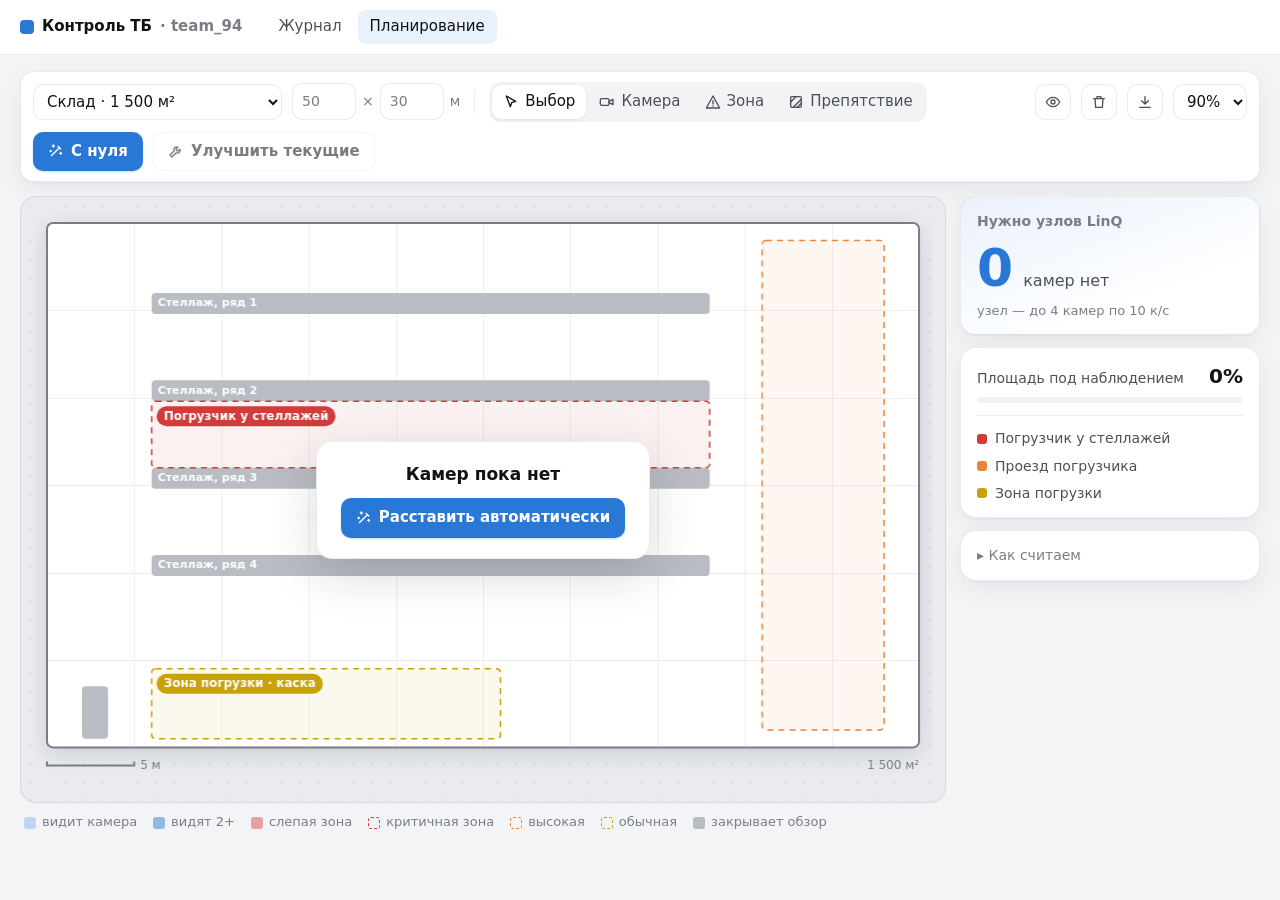
==== journal/web/planner.html @ 4c1453b2 "Планировщик камер и узлов LinQ, сценарий демо на защите - journal/web/planner.html: план объекта, ав" ====
<!doctype html>
<html lang="ru">
<head>
<meta charset="utf-8">
<meta name="viewport" content="width=device-width, initial-scale=1">
<title>Планирование камер</title>
<!--
  Планировщик размещения камер и узлов LinQ (отдельная страница в стиле журнала, без сервера и библиотек).
  План помещения в метрах → камеры с объективами → покрытие с учётом препятствий → сколько узлов LinQ нужно.

  Модель покрытия:
    • поза и поведение: человек 1,7 м должен быть не меньше posePx пикселей на входе YOLO (640 по ширине кадра);
    • СИЗ (каска, жилет): вырезка берётся из исходного кадра — рост не меньше ppePx пикселей в разрешении камеры;
    • препятствия (стеллажи, станки) закрывают обзор; клетки внутри препятствий не считаются площадью.
  Узлы: цена кадра каскада на TPU (замер 19,8 мс) и предел загрузки → сколько кадров/с держит узел;
  камеры раскладываются по узлам «первый подходящий». Нарушения не добавляют узлов: карточки читают общие модели.
-->
<style>
:root {
  color-scheme: light;
  --page: #f3f4f6; --surface: #ffffff; --surface-2: #f2f3f5; --text: #111214; --text-2: #4d5058; --muted: #7a7d85;
  --grid: #eceef1; --border: rgba(17, 18, 20, 0.08); --accent: #2a78d6; --accent-soft: #e9f1fc; --critical: #d03b3b;
  --good: #11a34a; --selected: #e9f1fc; --obstacle: #b9bcc3; --obstacle-text: #ffffff; --room: #ffffff; --stage: #e9ebef;
  --dots: rgba(17, 18, 20, 0.07); --cov1: .16; --cov2: .30; --cov0: .28; --shadow: 0 1px 2px rgba(16, 24, 40, .04), 0 8px 24px rgba(16, 24, 40, .06);
}
@media (prefers-color-scheme: dark) {
  :root:not([data-theme="light"]) {
    color-scheme: dark;
    --page: #0e0f11; --surface: #17181b; --surface-2: #1f2125; --text: #f1f2f4; --text-2: #c4c7ce; --muted: #8d919a;
    --grid: #22252a; --border: rgba(255, 255, 255, 0.08); --accent: #4b91ea; --accent-soft: #1a2638; --critical: #ef5b52;
    --good: #34c46a; --selected: #1a2638; --obstacle: #3b3e45; --obstacle-text: #c4c7ce; --room: #15171a; --stage: #0b0c0e;
    --dots: rgba(255, 255, 255, 0.05); --cov1: .30; --cov2: .52; --cov0: .42; --shadow: none;
  }
}
:root[data-theme="dark"] {
  color-scheme: dark;
  --page: #0e0f11; --surface: #17181b; --surface-2: #1f2125; --text: #f1f2f4; --text-2: #c4c7ce; --muted: #8d919a;
  --grid: #22252a; --border: rgba(255, 255, 255, 0.08); --accent: #4b91ea; --accent-soft: #1a2638; --critical: #ef5b52;
  --good: #34c46a; --selected: #1a2638; --obstacle: #3b3e45; --obstacle-text: #c4c7ce; --room: #15171a; --stage: #0b0c0e;
  --dots: rgba(255, 255, 255, 0.05); --cov1: .30; --cov2: .52; --cov0: .42; --shadow: none;
}
* { box-sizing: border-box; }
[hidden] { display: none !important; }
html, body { margin: 0; }
body { background: var(--page); color: var(--text); font: 15px/1.45 system-ui, -apple-system, "Segoe UI", Roboto, sans-serif; }
button, input, select { font: inherit; color: inherit; }
svg.i { width: 16px; height: 16px; flex: none; fill: none; stroke: currentColor; stroke-width: 2; stroke-linecap: round; stroke-linejoin: round; }
.muted { color: var(--muted); }

/* ---------- верхняя панель (как в журнале) ---------- */
.topbar { position: sticky; top: 0; z-index: 10; display: flex; align-items: center; gap: 24px; padding: 10px 20px;
  background: var(--surface); border-bottom: 1px solid var(--border); }
.brand { font-weight: 600; display: flex; align-items: center; gap: 8px; white-space: nowrap; }
.brand-mark { width: 14px; height: 14px; border-radius: 4px; background: var(--accent); }
.tabs { display: flex; gap: 4px; }
.tabs a { padding: 6px 12px; border-radius: 8px; color: var(--text-2); text-decoration: none; font-weight: 500; }
.tabs a:hover { background: var(--surface-2); }
.tabs a.on { background: var(--selected); color: var(--text); }

.btn { display: inline-flex; align-items: center; justify-content: center; gap: 7px; padding: 8px 14px; border-radius: 10px;
  border: 1px solid transparent; background: var(--accent); color: #fff; cursor: pointer; font-weight: 600; white-space: nowrap;
  box-shadow: 0 1px 2px rgba(42, 120, 214, .25); }
.btn:hover { filter: brightness(1.07); }
.btn:disabled { opacity: .55; cursor: default; }
.icon-btn { width: 36px; height: 36px; display: inline-grid; place-items: center; border-radius: 10px; border: 1px solid var(--border);
  background: var(--surface); color: var(--text-2); cursor: pointer; }
.icon-btn:hover { background: var(--surface-2); color: var(--text); }
.icon-btn.on { background: var(--selected); color: var(--accent); border-color: transparent; }
select, input[type=number], input[type=text] { background: var(--surface); border: 1px solid var(--border); border-radius: 10px; padding: 7px 9px; }
input[type=number] { width: 64px; }

main { padding: 16px 20px 40px; max-width: 1480px; margin: 0 auto; }

/* ---------- панель управления ---------- */
.toolbar { display: flex; align-items: center; gap: 10px; flex-wrap: wrap; margin-bottom: 14px; padding: 10px 12px;
  background: var(--surface); border: 1px solid var(--border); border-radius: 14px; box-shadow: var(--shadow); }
.toolbar .field { display: inline-flex; align-items: center; gap: 6px; color: var(--muted); font-size: 14px; }
.toolbar .sep { width: 1px; height: 24px; background: var(--border); margin: 0 4px; }
.toolbar .sp { flex: 1; }
.tools { display: inline-flex; padding: 3px; gap: 2px; border-radius: 12px; background: var(--surface-2); }
.tools button { display: inline-flex; align-items: center; gap: 6px; border: 0; background: transparent; padding: 6px 11px; border-radius: 9px;
  cursor: pointer; color: var(--text-2); font-weight: 500; }
.tools button:hover { color: var(--text); }
.tools button.on { background: var(--surface); color: var(--text); box-shadow: 0 1px 3px rgba(0,0,0,.08); }

/* ---------- план ---------- */
.layout { display: grid; grid-template-columns: minmax(0, 1fr) 300px; gap: 14px; align-items: start; }
.stage { position: relative; border-radius: 16px; border: 1px solid var(--border); overflow: hidden; padding: 12px;
  background-color: var(--stage); background-image: radial-gradient(var(--dots) 1px, transparent 1.2px); background-size: 18px 18px; }
canvas { display: block; width: 100%; touch-action: none; }
.progress { position: absolute; left: 0; right: 0; top: 0; height: 3px; overflow: hidden; }
.progress i { display: block; height: 100%; width: 30%; background: var(--accent); animation: slide 1.1s ease-in-out infinite; }
@keyframes slide { from { transform: translateX(-100%); } to { transform: translateX(340%); } }
.toast { position: absolute; left: 50%; top: 16px; transform: translateX(-50%); background: var(--surface); border: 1px solid var(--border);
  border-radius: 999px; padding: 6px 14px; font-size: 14px; color: var(--text-2); pointer-events: none; box-shadow: var(--shadow);
  max-width: calc(100% - 40px); white-space: nowrap; overflow: hidden; text-overflow: ellipsis; }
.empty { position: absolute; inset: 0; display: grid; place-items: center; pointer-events: none; }
.empty .box { pointer-events: auto; background: var(--surface); border: 1px solid var(--border); border-radius: 16px; padding: 20px 24px;
  text-align: center; box-shadow: 0 16px 48px rgba(16, 24, 40, .16); }
.empty h4 { margin: 0 0 12px; font-size: 17px; font-weight: 600; }
.tip { position: fixed; z-index: 30; pointer-events: none; background: var(--text); color: var(--page); font-size: 13px; padding: 7px 10px;
  border-radius: 9px; line-height: 1.35; box-shadow: 0 6px 20px rgba(0,0,0,.2); }
.tip b { display: block; }
.legend { display: flex; flex-wrap: wrap; gap: 4px 16px; padding: 10px 4px 0; font-size: 13px; color: var(--muted); }
.legend span { display: inline-flex; align-items: center; gap: 6px; }
.sw { width: 12px; height: 12px; border-radius: 3px; display: inline-block; flex: none; }

/* ---------- итоги справа ---------- */
.side { display: grid; gap: 12px; }
.card { background: var(--surface); border: 1px solid var(--border); border-radius: 16px; padding: 14px 16px; box-shadow: var(--shadow); }
.card h3 { margin: 0 0 10px; font-size: 14px; font-weight: 600; color: var(--muted); }
.hero { background: linear-gradient(160deg, var(--accent-soft), var(--surface) 70%); }
.hero .big { display: flex; align-items: baseline; gap: 10px; }
.hero .big b { font-size: 52px; line-height: 1; font-weight: 700; color: var(--accent); font-variant-numeric: tabular-nums; }
.hero .big span { font-size: 16px; color: var(--text-2); font-weight: 500; }
.hero .sub { margin-top: 8px; font-size: 13px; color: var(--muted); }
.stat { display: grid; gap: 6px; }
.stat + .stat { margin-top: 12px; }
.stat .row { display: flex; justify-content: space-between; align-items: baseline; font-size: 14px; color: var(--text-2); }
.stat .row b { font-size: 20px; color: var(--text); font-variant-numeric: tabular-nums; }
.stat .row b.ok { color: var(--good); }
.stat .row b.bad { color: var(--critical); }
.bar { height: 6px; border-radius: 999px; background: var(--surface-2); overflow: hidden; }
.bar > span { display: block; height: 100%; border-radius: 999px; background: var(--accent); transition: width .35s ease; }
.bar.ok > span { background: var(--good); }
.bar.bad > span { background: var(--critical); }
.nodes { display: grid; gap: 10px; max-height: 280px; overflow: auto; }
.node { display: grid; grid-template-columns: auto 1fr auto; align-items: center; gap: 4px 10px; font-size: 14px; cursor: pointer; border-radius: 8px; }
.node .dot { width: 10px; height: 10px; border-radius: 50%; }
.node .bar { grid-column: 2 / 4; }
.node .cnt { color: var(--muted); font-size: 13px; font-variant-numeric: tabular-nums; }
.node:hover .name { color: var(--accent); }
.props { display: grid; gap: 9px; }
.props label { display: grid; grid-template-columns: 96px 1fr; align-items: center; gap: 8px; font-size: 14px; color: var(--text-2); }
.props select, .props input { width: 100%; }
.props .row2 { display: flex; gap: 6px; }
.props .note { font-size: 13px; color: var(--muted); margin: 0; }
.props .del { justify-self: start; background: none; border: 0; color: var(--critical); cursor: pointer; padding: 0; font-size: 14px; display: inline-flex; gap: 6px; align-items: center; }
details summary { cursor: pointer; font-size: 14px; color: var(--muted); list-style: none; }
details summary::before { content: "▸ "; }
details[open] summary::before { content: "▾ "; }
details .props { margin-top: 10px; }
details .foot { font-size: 12px; color: var(--muted); margin: 10px 0 0; }

.btn.ghost { background: var(--surface); color: var(--text); border-color: var(--border); box-shadow: none; }
.btn.ghost:hover { background: var(--surface-2); filter: none; }
.reqs { display: grid; gap: 7px; margin-top: 12px; padding-top: 12px; border-top: 1px solid var(--border); }
.req { display: grid; grid-template-columns: auto 1fr auto; align-items: center; gap: 2px 8px; font-size: 14px; cursor: pointer; }
.req .lv { width: 10px; height: 10px; border-radius: 3px; }
.req .nm { overflow: hidden; text-overflow: ellipsis; white-space: nowrap; color: var(--text-2); }
.req .st { font-weight: 600; font-variant-numeric: tabular-nums; }
.req .st.ok { color: var(--good); }
.req .st.bad { color: var(--critical); }
.req .why { grid-column: 2 / 4; font-size: 12px; color: var(--critical); }
.chg-card { border-color: var(--accent); }
.chg-sum { display: flex; flex-wrap: wrap; gap: 6px; margin-bottom: 10px; }
.chg-sum span { font-size: 12px; padding: 2px 8px; border-radius: 999px; background: var(--surface-2); color: var(--text-2); }
.chgs { display: grid; gap: 6px; max-height: 220px; overflow: auto; margin-bottom: 12px; }
.chg { display: grid; grid-template-columns: 22px 1fr; gap: 8px; align-items: center; font-size: 14px; cursor: pointer; }
.chg .b { width: 22px; height: 22px; border-radius: 50%; display: grid; place-items: center; color: #fff; font-size: 12px; font-weight: 700; }
.chg small { display: block; color: var(--muted); font-size: 12px; }
.chg-res { font-size: 13px; margin-bottom: 10px; }
.chg-res.ok { color: var(--good); }
.chg-res.bad { color: var(--critical); }
.chg-btns { display: flex; gap: 8px; }
.props .check { display: flex; align-items: center; gap: 8px; font-size: 14px; color: var(--text-2); }

@media (max-width: 1000px) { .layout { grid-template-columns: 1fr; } }
@media (max-width: 640px) {
  .topbar, main { padding-left: 16px; padding-right: 16px; }
  .topbar { flex-wrap: wrap; gap: 10px; }
  .tools button span, .toolbar .sep { display: none; }
}
</style>
</head>
<body>
<svg width="0" height="0" style="position:absolute" aria-hidden="true">
  <symbol id="i-select" viewBox="0 0 24 24"><path d="M5 3l14 8-6 2-2 6z"/></symbol>
  <symbol id="i-cam" viewBox="0 0 24 24"><rect x="2" y="7" width="13" height="10" rx="2"/><path d="M15 11l6-3v8l-6-3"/></symbol>
  <symbol id="i-box" viewBox="0 0 24 24"><rect x="4" y="4" width="16" height="16" rx="2"/><path d="M4 12l8-8M8 20L20 8M14 20l6-6"/></symbol>
  <symbol id="i-warn" viewBox="0 0 24 24"><path d="M12 3l10 18H2z"/><path d="M12 10v5M12 18h.01"/></symbol>
  <symbol id="i-magic" viewBox="0 0 24 24"><path d="M5 19L17 7M15 5l4 4"/><path d="M8 3v3M6.5 4.5h3M19 14v3M17.5 15.5h3M4 11v2M3 12h2"/></symbol>
  <symbol id="i-down" viewBox="0 0 24 24"><path d="M12 4v11M7 10l5 5 5-5M4 20h16"/></symbol>
  <symbol id="i-trash" viewBox="0 0 24 24"><path d="M4 7h16M9 7V4h6v3M6 7l1 13h10l1-13"/></symbol>
  <symbol id="i-wrench" viewBox="0 0 24 24"><path d="M14.7 6.3a4 4 0 00-5.4 5.4L3 18l3 3 6.3-6.3a4 4 0 005.4-5.4l-2.6 2.6-2.4-.6-.6-2.4z"/></symbol>
  <symbol id="i-eye" viewBox="0 0 24 24"><path d="M2 12s4-7 10-7 10 7 10 7-4 7-10 7S2 12 2 12z"/><circle cx="12" cy="12" r="3"/></symbol>
</svg>

<header class="topbar">
  <div class="brand"><span class="brand-mark" aria-hidden="true"></span>Контроль ТБ <span class="muted">· team_94</span></div>
  <nav class="tabs"><a href="index.html">Журнал</a><a href="#" class="on">Планирование</a></nav>
</header>

<main>
  <div class="toolbar">
    <select id="preset" aria-label="Объект">
      <option value="workshop">Мастерская · 100 м²</option>
      <option value="warehouse" selected>Склад · 1 500 м²</option>
      <option value="plant">Цех · 10 000 м²</option>
      <option value="existing">Склад · камеры уже стоят</option>
      <option value="empty">Свой план</option>
    </select>
    <span class="field"><input type="number" id="room-w" min="4" max="400" step="0.5" aria-label="Ширина, м">×<input type="number" id="room-h" min="4" max="400" step="0.5" aria-label="Длина, м">м</span>
    <span class="sep"></span>
    <div class="tools" role="group" aria-label="Инструмент">
      <button type="button" data-mode="select" class="on" title="Выбрать, перетащить, повернуть"><svg class="i"><use href="#i-select"/></svg><span>Выбор</span></button>
      <button type="button" data-mode="camera" title="Кликните по плану, чтобы поставить камеру"><svg class="i"><use href="#i-cam"/></svg><span>Камера</span></button>
      <button type="button" data-mode="zone" title="Протяните прямоугольник опасной зоны"><svg class="i"><use href="#i-warn"/></svg><span>Зона</span></button>
      <button type="button" data-mode="obstacle" title="Протяните прямоугольник стеллажа или станка"><svg class="i"><use href="#i-box"/></svg><span>Препятствие</span></button>
    </div>
    <span class="sp"></span>
    <button class="icon-btn" id="cones" type="button" title="Показать конусы обзора всех камер" aria-pressed="false"><svg class="i"><use href="#i-eye"/></svg></button>
    <button class="icon-btn" id="clear" type="button" title="Убрать все камеры"><svg class="i"><use href="#i-trash"/></svg></button>
    <button class="icon-btn" id="export" type="button" title="Скачать план для cameras.yaml"><svg class="i"><use href="#i-down"/></svg></button>
    <select id="target" title="Какую долю площади покрыть"><option value="0.8">80%</option><option value="0.9" selected>90%</option><option value="0.95">95%</option></select>
    <button class="btn ghost" id="auto" type="button" title="Убрать текущие камеры и расставить заново"><svg class="i"><use href="#i-magic"/></svg>С нуля</button>
    <button class="btn" id="improve" type="button" title="Минимальные изменения уже стоящих камер под требования зон"><svg class="i"><use href="#i-wrench"/></svg>Улучшить текущие</button>
  </div>

  <div class="layout">
    <section>
      <div class="stage">
        <canvas id="plan" aria-label="План помещения: камеры, опасные зоны и покрытие"></canvas>
        <div class="progress" id="progress" hidden><i></i></div>
        <div class="toast" id="toast" hidden></div>
        <div class="empty" id="empty" hidden>
          <div class="box">
            <h4>Камер пока нет</h4>
            <button class="btn" id="auto2" type="button"><svg class="i"><use href="#i-magic"/></svg>Расставить автоматически</button>
          </div>
        </div>
      </div>
      <div class="legend">
        <span><i class="sw" id="lg-1"></i>видит камера</span>
        <span><i class="sw" id="lg-2"></i>видят 2+</span>
        <span><i class="sw" id="lg-blind"></i>слепая зона</span>
        <span><i class="sw" id="lg-critical"></i>критичная зона</span>
        <span><i class="sw" id="lg-high"></i>высокая</span>
        <span><i class="sw" id="lg-normal"></i>обычная</span>
        <span><i class="sw" id="lg-obst"></i>закрывает обзор</span>
      </div>
    </section>

    <aside class="side">
      <div class="card hero">
        <h3>Нужно узлов LinQ</h3>
        <div class="big"><b id="t-nodes">0</b><span id="t-cams">камер нет</span></div>
        <div class="sub" id="t-cap"></div>
      </div>

      <div class="card">
        <div class="stat">
          <div class="row">Площадь под наблюдением <b id="t-area">0%</b></div>
          <div class="bar" id="b-area"><span style="width:0"></span></div>
        </div>
        <div class="reqs" id="reqs" hidden></div>
      </div>

      <div class="card chg-card" id="chg-card" hidden>
        <h3 id="chg-title"></h3>
        <div class="chg-sum" id="chg-sum"></div>
        <div class="chgs" id="chgs"></div>
        <div class="chg-res" id="chg-res"></div>
        <div class="chg-btns">
          <button class="btn" id="chg-ok" type="button">Принять</button>
          <button class="btn ghost" id="chg-undo" type="button">Отменить</button>
        </div>
      </div>

      <div class="card" id="nodes-card" hidden>
        <h3>Камеры по узлам</h3>
        <div class="nodes" id="nodes"></div>
      </div>

      <div class="card" id="props-card" hidden>
        <h3 id="props-title"></h3>
        <div class="props" id="props"></div>
      </div>

      <div class="card">
        <details>
          <summary>Как считаем</summary>
          <div class="props">
            <label>Кадр на TPU, мс <input type="number" id="a-ms" step="0.1" min="1"></label>
            <label>Предел TPU <select id="a-util"><option value="0.7">70%</option><option value="0.8">80%</option><option value="0.9">90%</option></select></label>
            <label>Поза, px <input type="number" id="a-pose" step="2" min="16"></label>
            <label>Каска, px <input type="number" id="a-ppe" step="10" min="40"></label>
            <label>Новые камеры <span class="row2"><select id="def-lens"></select><select id="def-fps"><option value="5">5 к/с</option><option value="10" selected>10 к/с</option></select></span></label>
          </div>
          <p class="foot">19,8 мс — замер каскада на LinQ. Поза различима, если рост человека не меньше заданных пикселей на входе YOLO 640, каска — в кадре камеры. Пороги — оценка.</p>
        </details>
      </div>
    </aside>
  </div>
</main>
<div class="tip" id="tip" hidden></div>

<script>
'use strict';
const $ = (s) => document.querySelector(s);
const $$ = (s) => [...document.querySelectorAll(s)];

const PERSON_H = 1.7;      // м
const MODEL_W = 640;       // вход YOLO по ширине кадра
const LENS = { '2.8': { hfov: 100 }, '4': { hfov: 85 }, '6': { hfov: 55 }, '12': { hfov: 28 } };
const RES = { '2': { w: 1920, label: '2 Мп (1920×1080)' }, '4': { w: 2560, label: '4 Мп (2560×1440)' }, '8': { w: 3840, label: '8 Мп (3840×2160)' } };
const NODE_COLORS = ['#2a78d6', '#eb6834', '#11a34a', '#9b51e0', '#d4a106', '#e0457b', '#1aa3a3', '#8a6a4a'];
const STORE = 'linq-planner-v1';
const camName = (c) => `cam-${String(c.id).padStart(2, '0')}`;
const nodeColor = (i) => NODE_COLORS[(i || 0) % NODE_COLORS.length];

/* ---------------------------------------------------------------- уровни важности зон
   cover — какая доля зоны должна быть видна; double — какая доля видна двумя камерами (страховка от перекрытий);
   w, w2 — веса клетки зоны при подборе камер (одна камера / вторая камера). Каска (ppe) — отдельный флаг зоны. */
const LEVELS = {
  critical: { label: 'Критичная', color: '#d03b3b', cover: 1, double: 0.8, w: 10, w2: 4 },
  high: { label: 'Высокая', color: '#e8833a', cover: 1, double: 0, w: 5, w2: 0 },
  normal: { label: 'Обычная', color: '#c9a20a', cover: 0.9, double: 0, w: 2, w2: 0 },
};
const PPE_NEED = 0.9, PPE_W = 3;
const zoneColor = (z) => (LEVELS[z.level] || LEVELS.high).color;
const CHANGE = {
  new: { icon: '+', color: '#11a34a', verb: 'новая камера' },
  rotate: { icon: '↻', color: '#2a78d6', verb: 'повернуть' },
  lens: { icon: '◎', color: '#9b51e0', verb: 'заменить объектив' },
  both: { icon: '◎', color: '#9b51e0', verb: 'объектив и поворот' },
  move: { icon: '⇄', color: '#e8833a', verb: 'перевесить' },
};
const COST = { rotate: 1, lens: 1.5, both: 2, move: 3, new: 5 };    // «цена» работ: повернуть дешевле, чем повесить новую

/* ---------------------------------------------------------------- объекты из кейса */
function rect(x, y, w, h, name, level, ppe) { return { x, y, w, h, name: name || '', level: level || 'high', ppe: !!ppe }; }
function warehouseBase() {
  const obstacles = [];
  [4, 9, 14, 19].forEach((y, i) => obstacles.push(rect(6, y, 32, 1.2, `Стеллаж, ряд ${i + 1}`)));
  obstacles.push(rect(2, 26.5, 1.5, 3, 'Ворота'));
  return {
    W: 50, H: 30, obstacles,
    zones: [rect(6, 10.2, 32, 3.8, 'Погрузчик у стеллажей', 'critical'), rect(41, 1, 7, 28, 'Проезд погрузчика', 'high'),
      rect(6, 25.5, 20, 4, 'Зона погрузки', 'normal', true)],
  };
}
const cam0 = (id, x, y, yaw, lens) => ({ id, x, y, yaw, lens, res: '2', fps: 10 });
const PRESETS = {
  workshop: () => ({
    W: 12.5, H: 8,
    obstacles: [rect(1.2, 1.2, 1.6, 1, 'Станок 1'), rect(4.4, 1.2, 1.6, 1, 'Станок 2'), rect(7.6, 1.2, 1.6, 1, 'Станок 3'),
      rect(1.2, 5.6, 2, 1.2, 'Станок 4'), rect(6.4, 5.4, 2.6, 1.4, 'Пилорама')],
    zones: [rect(5.6, 4.4, 4.2, 3.2, 'Пилорама', 'critical', true)],
  }),
  warehouse: warehouseBase,
  // действующая система: места в целом удачные, но часть камер смотрит не туда или с неподходящим объективом
  existing: () => ({
    ...warehouseBase(),
    cams: [cam0(1, 49.85, 10.5, 150, '12'), cam0(2, 0.15, 25.5, 0, '4'), cam0(3, 49.85, 13.5, 180, '12'),
      cam0(4, 46.5, 29.85, 270, '12'), cam0(5, 49.85, 4.5, 180, '12'), cam0(6, 49.85, 19.5, 220, '6'),
      cam0(7, 1.5, 0.15, 90, '12')],
  }),
  plant: () => {
    const obstacles = [];
    [10, 22, 34, 46].forEach((y, r) => { for (let x = 8; x <= 74; x += 6) obstacles.push(rect(x, y, 3, 2, `Станок ${r + 1}.${(x - 8) / 6 + 1}`)); });
    for (let y = 8; y <= 57; y += 7) obstacles.push(rect(92, y, 30, 1.5, `Стеллаж ${(y - 8) / 7 + 1}`));
    return {
      W: 125, H: 80, obstacles,
      zones: [rect(8, 54, 42, 22, 'Кран-балка', 'critical', true), rect(84, 0, 5, 80, 'Проезд техники', 'high'),
        rect(92, 66, 31, 12, 'Погрузка', 'normal', true), rect(56, 58, 12, 10, 'Пресс', 'critical')],
    };
  },
  empty: () => ({ W: 30, H: 20, obstacles: [], zones: [] }),
};

/* ---------------------------------------------------------------- состояние */
const S = {
  preset: 'warehouse', W: 50, H: 30, cams: [], obstacles: [], zones: [],
  A: { ms: 19.8, util: 0.8, posePx: 48, ppePx: 160 },
  defLens: '4', defRes: '2', defFps: 10, target: 0.9, cones: false,
};
let mode = 'select', sel = null, drag = null, busy = false, nextId = 1, hover = null;
let plan = null;                          // предложенные изменения: { before: [камеры до], nodesBefore, ok }
let geomVer = 0;                          // меняется при изменении стен и препятствий — кэш покрытия камер сбрасывается
let G = null, M = null;                   // сетка и посчитанные метрики

function save() {
  const cams = S.cams.map(({ id, x, y, yaw, lens, res, fps }) => ({ id, x, y, yaw, lens, res, fps }));
  try { localStorage.setItem(STORE, JSON.stringify({ ...S, cams, nextId })); } catch { /* приватный режим */ }
}
function load() {
  try {
    const d = JSON.parse(localStorage.getItem(STORE) || 'null');
    if (d && d.W && Array.isArray(d.cams)) {
      Object.assign(S, d, { A: { ...S.A, ...d.A } });
      S.zones.forEach((z) => { if (!LEVELS[z.level]) z.level = 'high'; z.ppe = !!z.ppe; });     // сохранения до уровней
      nextId = d.nextId || S.cams.length + 1; return true;
    }
  } catch { /* нет сохранения */ }
  return false;
}
function applyPreset(name) {
  const p = PRESETS[name]();
  Object.assign(S, { preset: name, W: p.W, H: p.H, obstacles: p.obstacles, zones: p.zones, cams: (p.cams || []).map((c) => ({ ...c })) });
  nextId = S.cams.length + 1; sel = null; plan = null; geomChanged();
}

/* ---------------------------------------------------------------- геометрия и покрытие */
const clamp = (v, a, b) => Math.max(a, Math.min(b, v));
const inRect = (x, y, r) => x >= r.x && x <= r.x + r.w && y >= r.y && y <= r.y + r.h;
const wrapAng = (a) => { while (a > Math.PI) a -= 2 * Math.PI; while (a < -Math.PI) a += 2 * Math.PI; return a; };

function ranges(cam) {
  const h = LENS[cam.lens].hfov * Math.PI / 180, t = Math.tan(h / 2);
  const pose = (MODEL_W / 2) / t * PERSON_H / S.A.posePx;
  const ppe = Math.min(pose, (RES[cam.res].w / 2) / t * PERSON_H / S.A.ppePx);
  return { hfov: h, pose, ppe };
}

function geomChanged() { geomVer++; buildGrid(); }

function buildGrid() {
  const c = clamp(Math.sqrt(S.W * S.H / 16000), 0.25, 2);
  const nx = Math.ceil(S.W / c), ny = Math.ceil(S.H / c), n = nx * ny;
  const blocked = new Uint8Array(n), zone = new Int16Array(n).fill(-1);
  for (let j = 0; j < ny; j++) for (let i = 0; i < nx; i++) {
    const x = (i + 0.5) * c, y = (j + 0.5) * c, k = j * nx + i;
    if (x > S.W || y > S.H || S.obstacles.some((o) => inRect(x, y, o))) { blocked[k] = 1; continue; }
    zone[k] = S.zones.findIndex((r) => inRect(x, y, r));
  }
  G = { c, nx, ny, n, blocked, zone };
}

// отрезок пересекает прямоугольник (метод Лианга — Барски)
function segRect(x0, y0, x1, y1, r) {
  if (Math.max(x0, x1) < r.x || Math.min(x0, x1) > r.x + r.w || Math.max(y0, y1) < r.y || Math.min(y0, y1) > r.y + r.h) return false;
  const dx = x1 - x0, dy = y1 - y0;
  const p = [-dx, dx, -dy, dy], q = [x0 - r.x, r.x + r.w - x0, y0 - r.y, r.y + r.h - y0];
  let t0 = 0, t1 = 1;
  for (let k = 0; k < 4; k++) {
    if (p[k] === 0) { if (q[k] < 0) return false; continue; }
    const t = q[k] / p[k];
    if (p[k] < 0) { if (t > t1) return false; if (t > t0) t0 = t; } else { if (t < t0) return false; if (t < t1) t1 = t; }
  }
  return t0 < t1 - 1e-9;
}

function coverage(cam) {
  const key = `${geomVer}|${cam.x.toFixed(2)}|${cam.y.toFixed(2)}|${cam.yaw.toFixed(1)}|${cam.lens}|${cam.res}|${S.A.posePx}|${S.A.ppePx}`;
  if (cam._key === key && cam._cov) return cam._cov;
  const { hfov, pose: R, ppe: Rp } = ranges(cam);
  const { c, nx, ny, blocked } = G;
  const yaw = cam.yaw * Math.PI / 180;
  const obst = S.obstacles.filter((o) => !inRect(cam.x, cam.y, o));     // камера на стеллаже видит поверх него
  const pose = [], ppe = [];
  const i0 = Math.max(0, Math.floor((cam.x - R) / c)), i1 = Math.min(nx - 1, Math.floor((cam.x + R) / c));
  const j0 = Math.max(0, Math.floor((cam.y - R) / c)), j1 = Math.min(ny - 1, Math.floor((cam.y + R) / c));
  for (let j = j0; j <= j1; j++) for (let i = i0; i <= i1; i++) {
    const k = j * nx + i;
    if (blocked[k]) continue;
    const x = (i + 0.5) * c, y = (j + 0.5) * c, dx = x - cam.x, dy = y - cam.y, d2 = dx * dx + dy * dy;
    if (d2 > R * R) continue;
    if (Math.abs(wrapAng(Math.atan2(dy, dx) - yaw)) > hfov / 2) continue;
    let hidden = false;
    for (const o of obst) if (segRect(cam.x, cam.y, x, y, o)) { hidden = true; break; }
    if (hidden) continue;
    pose.push(k);
    if (d2 <= Rp * Rp) ppe.push(k);
  }
  cam._key = key;
  cam._cov = { pose: Int32Array.from(pose), ppe: Int32Array.from(ppe) };
  return cam._cov;
}

function pack(cams) {
  const cap = S.A.util * 1000 / S.A.ms;                  // кадров/с на узел
  const order = [...cams].sort((a, b) => b.fps - a.fps || a.id - b.id);
  const nodes = [];
  for (const cam of order) {
    let n = nodes.find((x) => x.load + cam.fps <= cap + 1e-9);
    if (!n) { n = { load: 0, cams: [] }; nodes.push(n); }
    n.load += cam.fps; n.cams.push(cam);
  }
  nodes.forEach((n, i) => n.cams.forEach((c) => { c.node = i; }));
  return { nodes, cap };
}

function compute() {
  const cnt = new Uint16Array(G.n), ppe = new Uint16Array(G.n);
  for (const cam of S.cams) {
    const cv = coverage(cam);
    for (const k of cv.pose) cnt[k]++;
    for (const k of cv.ppe) ppe[k]++;
  }
  let zc = 0, zSeen = 0, z2 = 0, zPpe = 0;
  for (let k = 0; k < G.n; k++) {
    if (!G.blocked[k] && G.zone[k] >= 0) { zc++; if (cnt[k]) zSeen++; if (cnt[k] > 1) z2++; if (ppe[k]) zPpe++; }
  }
  const ev = evaluate(cnt, ppe);
  M = { cnt, ppe, ev, area: ev.area, seen: ev.seen, zc, zSeen, z2, zPpe, ...pack(S.cams) };
}

// выполнены ли требования: площадь — не меньше цели, каждая зона — по своему уровню и флагу «каска»
function evaluate(cnt, pc) {
  const z = S.zones.map(() => ({ n: 0, c: 0, d: 0, p: 0 }));
  let area = 0, seen = 0;
  for (let k = 0; k < G.n; k++) {
    if (G.blocked[k]) continue;
    area++; if (cnt[k]) seen++;
    const i = G.zone[k];
    if (i >= 0) { const s = z[i]; s.n++; if (cnt[k]) s.c++; if (cnt[k] > 1) s.d++; if (pc[k]) s.p++; }
  }
  const zones = S.zones.map((zz, i) => {
    const L = LEVELS[zz.level] || LEVELS.high, s = z[i], n = Math.max(1, s.n);
    const r = { cover: s.c / n, dbl: s.d / n, ppe: s.p / n, fails: [] };
    if (s.n) {
      if (r.cover < L.cover - 1e-3) r.fails.push(`видно ${pct(r.cover)} из ${pct(L.cover)}`);
      if (L.double && r.dbl < L.double - 1e-3) r.fails.push(`двумя камерами ${pct(r.dbl)} из ${pct(L.double)}`);
      if (zz.ppe && r.ppe < PPE_NEED - 1e-3) r.fails.push(`каска различима ${pct(r.ppe)} из ${pct(PPE_NEED)}`);
    }
    r.ok = !r.fails.length;
    return r;
  });
  const areaR = seen / Math.max(1, area), areaOk = areaR >= S.target - 1e-3;
  return { area, seen, areaR, areaOk, zones, ok: areaOk && zones.every((r) => r.ok) };
}

// вес клетки при подборе камер: зона по уровню важности, остальная площадь — 1
function weights() {
  const w = new Float32Array(G.n), w2 = new Float32Array(G.n), wp = new Float32Array(G.n);
  for (let k = 0; k < G.n; k++) {
    if (G.blocked[k]) continue;
    const i = G.zone[k];
    if (i < 0) { w[k] = 1; continue; }
    const z = S.zones[i], L = LEVELS[z.level] || LEVELS.high;
    w[k] = L.w; w2[k] = L.w2; if (z.ppe) wp[k] = PPE_W;
  }
  return { w, w2, wp };
}

// веса выигрыша: только то, что ещё не выполнено (выполненная зона или площадь больше не тянет камеры к себе)
function gainWeights(W, ev) {
  const w = W.w.slice(), w2 = W.w2.slice(), wp = W.wp.slice();
  for (let k = 0; k < G.n; k++) {
    if (G.blocked[k]) continue;
    const i = G.zone[k];
    if (i < 0) { if (ev.areaOk) w[k] = 0; continue; }
    const z = S.zones[i], L = LEVELS[z.level] || LEVELS.high, r = ev.zones[i];
    if (r.cover >= L.cover - 1e-3) w[k] = ev.areaOk ? 0 : 1;
    if (!L.double || r.dbl >= L.double - 1e-3) w2[k] = 0;
    if (!z.ppe || r.ppe >= PPE_NEED - 1e-3) wp[k] = 0;
  }
  return { w, w2, wp };
}

// сколько даст замена покрытия камеры old на new (old = null — новая камера): потери — по полным весам W
// (нельзя «бесплатно» отвернуть камеру от выполненной зоны), выигрыш — по весам невыполненного Wg
function delta(old, nw, cnt, pc, W, Wg = W) {
  let d = 0;
  if (old) {
    for (const k of old.pose) { cnt[k]--; if (cnt[k] === 0) d -= W.w[k]; else if (cnt[k] === 1) d -= W.w2[k]; }
    for (const k of old.ppe) { pc[k]--; if (pc[k] === 0) d -= W.wp[k]; }
  }
  for (const k of nw.pose) { if (cnt[k] === 0) d += Wg.w[k]; else if (cnt[k] === 1) d += Wg.w2[k]; }
  for (const k of nw.ppe) if (pc[k] === 0) d += Wg.wp[k];
  if (old) { for (const k of old.pose) cnt[k]++; for (const k of old.ppe) pc[k]++; }
  return d;
}
function applyCov(old, nw, cnt, pc) {
  if (old) { for (const k of old.pose) cnt[k]--; for (const k of old.ppe) pc[k]--; }
  for (const k of nw.pose) cnt[k]++;
  for (const k of nw.ppe) pc[k]++;
}

/* ---------------------------------------------------------------- автоматическая расстановка */
function candidates() {
  const out = [], W = S.W, H = S.H, e = 0.15;
  const sp = clamp(Math.min(W, H) / 10, 1.5, 6);
  const lenses = W * H < 400 ? ['2.8', '4'] : ['4', '6', '12'];
  const add = (x, y, yaws) => {
    if (S.obstacles.some((o) => inRect(x, y, o))) return;
    for (const yaw of yaws) for (const lens of lenses) out.push({ x, y, yaw: ((yaw % 360) + 360) % 360, lens });
  };
  const fan = (b) => [b, b - 35, b + 35, b - 65, b + 65];
  for (let x = sp / 2; x < W; x += sp) { add(x, e, fan(90)); add(x, H - e, fan(270)); }
  for (let y = sp / 2; y < H; y += sp) { add(e, y, fan(0)); add(W - e, y, fan(180)); }
  add(e, e, [45, 25, 65]); add(W - e, e, [135, 115, 155]); add(e, H - e, [315, 295, 335]); add(W - e, H - e, [225, 205, 245]);
  if (W > 24 || H > 24) {                                  // колонны в большом зале — сетка 12 м
    for (let x = 12; x < W - 4; x += 12) for (let y = 12; y < H - 4; y += 12) add(x, y, [0, 45, 90, 135, 180, 225, 270, 315]);
  }
  return out;
}

const sleep = (ms) => new Promise((r) => setTimeout(r, ms));

const norm360 = (a) => ((a % 360) + 360) % 360;
const strip = ({ id, x, y, yaw, lens, res, fps }) => ({ id, x, y, yaw, lens, res, fps });

// расстановка с нуля: жадно добавляем камеру с наибольшим приростом весового покрытия, пока требования не выполнены
async function autoPlace() {
  if (busy) return;
  if (plan) undoPlan(false);
  compute();
  plan = S.cams.length ? { before: S.cams.map(strip), nodesBefore: M.nodes.length, scratch: true, ok: false } : null;
  S.cams = []; nextId = 1; sel = null;
  busy = true; setBusy(true); toast('Подбираю места для камер…'); refresh(false);
  await sleep(30);
  const W = weights();
  const cands = candidates().map((c) => ({ ...c, cov: coverage({ ...c, res: S.defRes }) }));
  const cnt = new Uint16Array(G.n), pc = new Uint16Array(G.n);
  let ev = evaluate(cnt, pc);
  while (!ev.ok && S.cams.length < 400) {
    let best = null, bestG = 0;
    const Wg = gainWeights(W, ev);
    for (const c of cands) { const g = delta(null, c.cov, cnt, pc, W, Wg); if (g > bestG) { bestG = g; best = c; } }
    if (!best || bestG < 3) break;                         // дальше камеры почти ничего не добавляют
    applyCov(null, best.cov, cnt, pc);
    S.cams.push({ id: nextId++, x: best.x, y: best.y, yaw: best.yaw, lens: best.lens, res: S.defRes, fps: S.defFps });
    ev = evaluate(cnt, pc);
    refresh(false);
    await sleep(S.cams.length > 60 ? 15 : 70);
  }
  if (plan) plan.ok = ev.ok;
  busy = false; setBusy(false);
  toast(`Готово: ${S.cams.length} камер${ev.ok ? '' : ' · не все требования выполнимы'}`, 3000);
  refresh();
}

// улучшение действующей системы: самые дешёвые работы (повернуть, сменить объектив, перевесить, добавить),
// каждая — с наибольшим приростом весового покрытия на единицу цены, пока требования не выполнены
async function improve() {
  if (busy || !S.cams.length) return;
  if (plan) undoPlan(false);
  busy = true; sel = null; setBusy(true); toast('Ищу самые дешёвые изменения…');
  await sleep(30);
  compute();
  plan = { before: S.cams.map(strip), nodesBefore: M.nodes.length, ok: false };
  const W = weights(), cnt = Uint16Array.from(M.cnt), pc = Uint16Array.from(M.ppe);
  const spots = new Map();                                 // места монтажа: стены и колонны, с направлениями
  for (const c of candidates()) {
    const key = `${c.x.toFixed(2)}|${c.y.toFixed(2)}`;
    if (!spots.has(key)) spots.set(key, { x: c.x, y: c.y, yaws: new Set() });
    spots.get(key).yaws.add(c.yaw);
  }
  const variants = S.cams.map((cam) => {
    const opts = [];
    for (const d of [15, -15, 30, -30, 45, -45, 60, -60, 90, -90, 180]) opts.push({ kind: 'rotate', yaw: norm360(cam.yaw + d) });
    for (const lens of Object.keys(LENS)) {
      if (lens === cam.lens) continue;
      opts.push({ kind: 'lens', lens });
      for (const d of [30, -30, 60, -60]) opts.push({ kind: 'both', lens, yaw: norm360(cam.yaw + d) });
    }
    for (const p of spots.values()) {
      const dist = Math.hypot(p.x - cam.x, p.y - cam.y);
      if (dist > 0.5 && dist <= 6) for (const yaw of p.yaws) opts.push({ kind: 'move', x: p.x, y: p.y, yaw });
    }
    return { cam, old: coverage(cam), opts: opts.map((o) => ({ ...o, cov: coverage({ ...strip(cam), ...o }) })) };
  });
  const news = candidates().map((c) => ({ ...c, cov: coverage({ ...c, res: S.defRes }) }));
  let ev = evaluate(cnt, pc), steps = 0;
  while (!ev.ok && steps < 80) {
    let best = null, bestS = 0;
    const Wg = gainWeights(W, ev);
    for (const v of variants) {
      if (v.cam.change) continue;                          // каждую камеру трогаем не больше одного раза
      for (const o of v.opts) {
        const d = delta(v.old, o.cov, cnt, pc, W, Wg), sc = d / COST[o.kind];
        if (d > 1 && sc > bestS) { bestS = sc; best = { v, o }; }
      }
    }
    for (const c of news) {
      const d = delta(null, c.cov, cnt, pc, W, Wg), sc = d / COST.new;
      if (d > 1 && sc > bestS) { bestS = sc; best = { c }; }
    }
    if (!best) break;
    if (best.c) {
      applyCov(null, best.c.cov, cnt, pc);
      S.cams.push({ id: nextId++, x: best.c.x, y: best.c.y, yaw: best.c.yaw, lens: best.c.lens, res: S.defRes, fps: S.defFps, change: { kind: 'new' } });
    } else {
      const { v, o } = best, cam = v.cam;
      applyCov(v.old, o.cov, cnt, pc);
      cam.change = { kind: o.kind, from: { x: cam.x, y: cam.y, yaw: cam.yaw, lens: cam.lens } };
      if (o.x !== undefined) { cam.x = o.x; cam.y = o.y; }
      if (o.yaw !== undefined) cam.yaw = o.yaw;
      if (o.lens) cam.lens = o.lens;
    }
    steps++;
    ev = evaluate(cnt, pc);
    refresh(false);
    await sleep(160);
  }
  plan.ok = ev.ok;
  busy = false; setBusy(false); toast('');
  if (!steps) {
    plan = null;
    toast(ev.ok ? 'Требования выполнены — менять ничего не нужно' : 'Не нашлось изменений, которые помогают', 3500);
  }
  refresh();
}

function acceptPlan() { S.cams.forEach((c) => { delete c.change; }); plan = null; refresh(); }
function undoPlan(redraw = true) {
  if (!plan) return;
  S.cams = plan.before.map((c) => ({ ...c }));
  nextId = Math.max(1, ...S.cams.map((c) => c.id + 1));
  plan = null; sel = null;
  if (redraw) refresh();
}

function setBusy(on) { ['#auto', '#auto2', '#improve'].forEach((id) => { $(id).disabled = on; }); $('#progress').hidden = !on; }

/* ---------------------------------------------------------------- отрисовка */
const cv = $('#plan'), ctx = cv.getContext('2d');
let view = { s: 1, ox: 0, oy: 0, w: 0, h: 0 };
const css = (v) => getComputedStyle(document.documentElement).getPropertyValue(v).trim();
const pct = (v) => `${Math.round(v * 100)}%`;
const fmt = (v, d = 1) => Number(v).toLocaleString('ru-RU', { maximumFractionDigits: d });
const toScr = (x, y) => [view.ox + x * view.s, view.oy + y * view.s];
const toWorld = (px, py) => [(px - view.ox) / view.s, (py - view.oy) / view.s];
let coverImg = null;
function rgb(hex) {
  const h = hex.replace('#', '');
  return [0, 2, 4].map((i) => parseInt(h.length === 3 ? h[i / 2].repeat(2) : h.slice(i, i + 2), 16));
}
function rrect(x, y, w, h, r) {
  ctx.beginPath();
  if (ctx.roundRect) ctx.roundRect(x, y, w, h, Math.max(0, Math.min(r, w / 2, h / 2))); else ctx.rect(x, y, w, h);
}

function resize() {
  const box = cv.parentElement.getBoundingClientRect();
  const w = Math.max(280, box.width - 24);
  const h = clamp(w * S.H / S.W + 40, 340, window.innerHeight * 0.76);
  const dpr = window.devicePixelRatio || 1;
  cv.width = Math.round(w * dpr); cv.height = Math.round(h * dpr); cv.style.height = `${h}px`;
  ctx.setTransform(dpr, 0, 0, dpr, 0, 0);
  const pad = 14, s = Math.min((w - 2 * pad) / S.W, (h - 2 * pad - 22) / S.H);
  view = { s, ox: (w - S.W * s) / 2, oy: pad, w, h };
  draw();
}

let raf = 0;
function draw() { cancelAnimationFrame(raf); raf = requestAnimationFrame(paint); }

function paint() {
  const C = { room: css('--room'), grid: css('--grid'), text: css('--text'), text2: css('--text-2'), muted: css('--muted'),
    accent: css('--accent'), crit: css('--critical'), obst: css('--obstacle'), obstText: css('--obstacle-text') };
  const { s, w, h } = view;
  ctx.clearRect(0, 0, w, h);
  const [rx, ry] = toScr(0, 0), RW = S.W * s, RH = S.H * s;

  // пол с мягкой тенью
  ctx.save(); ctx.shadowColor = 'rgba(16, 24, 40, .14)'; ctx.shadowBlur = 24; ctx.shadowOffsetY = 6;
  rrect(rx, ry, RW, RH, 6); ctx.fillStyle = C.room; ctx.fill(); ctx.restore();
  ctx.save(); rrect(rx, ry, RW, RH, 6); ctx.clip();

  // сетка метров
  const step = [1, 2, 5, 10, 20, 50].find((m) => m * s >= 40) || 50;
  ctx.strokeStyle = C.grid; ctx.lineWidth = 1; ctx.beginPath();
  for (let x = step; x < S.W; x += step) { const [a] = toScr(x, 0); ctx.moveTo(Math.round(a) + .5, ry); ctx.lineTo(Math.round(a) + .5, ry + RH); }
  for (let y = step; y < S.H; y += step) { const [, b] = toScr(0, y); ctx.moveTo(rx, Math.round(b) + .5); ctx.lineTo(rx + RW, Math.round(b) + .5); }
  ctx.stroke();

  // опасные зоны — лёгкая заливка
  S.zones.forEach((z) => { const [x, y] = toScr(z.x, z.y); ctx.fillStyle = zoneColor(z); ctx.globalAlpha = 0.07; ctx.fillRect(x, y, z.w * s, z.h * s); });
  ctx.globalAlpha = 1;

  // покрытие: картинка в разрешении сетки, растянутая со сглаживанием — мягкие края
  if (M && S.cams.length) {
    const img = coverImg || (coverImg = document.createElement('canvas'));
    img.width = G.nx; img.height = G.ny;
    const ic = img.getContext('2d'), data = ic.createImageData(G.nx, G.ny), px = data.data;
    const acc = rgb(C.accent), crit = rgb(C.crit);
    const A0 = Number(css('--cov0')), A1 = Number(css('--cov1')), A2 = Number(css('--cov2'));
    for (let k = 0; k < G.n; k++) {
      if (G.blocked[k]) continue;
      const n = M.cnt[k];
      if (n === 0 && G.zone[k] < 0) continue;
      const [r, g, b] = n === 0 ? crit : acc, a = n === 0 ? A0 : n === 1 ? A1 : A2;
      px.set([r, g, b, Math.round(a * 255)], k * 4);
    }
    ic.putImageData(data, 0, 0);
    ctx.imageSmoothingEnabled = true; ctx.imageSmoothingQuality = 'high';
    ctx.drawImage(img, rx, ry, G.nx * G.c * s, G.ny * G.c * s);
  }

  // препятствия
  ctx.font = '600 11px system-ui, sans-serif'; ctx.textBaseline = 'middle';
  S.obstacles.forEach((o, i) => {
    const [x, y] = toScr(o.x, o.y), ow = o.w * s, oh = o.h * s;
    rrect(x, y, ow, oh, Math.min(4, oh / 3)); ctx.fillStyle = C.obst; ctx.fill();
    if (sel && sel.kind === 'obstacle' && sel.i === i) { ctx.strokeStyle = C.accent; ctx.lineWidth = 2; ctx.stroke(); }
    if (o.name && ow > ctx.measureText(o.name).width + 12 && oh >= 15) { ctx.fillStyle = C.obstText; ctx.fillText(o.name, x + 6, y + oh / 2); }
  });

  // контуры опасных зон и подписи
  ctx.font = '600 12px system-ui, sans-serif';
  S.zones.forEach((z, i) => {
    const [x, y] = toScr(z.x, z.y), zw = z.w * s, zh = z.h * s, on = sel && sel.kind === 'zone' && sel.i === i;
    const col = zoneColor(z), bad = M && M.ev.zones[i] && !M.ev.zones[i].ok && S.cams.length;
    rrect(x, y, zw, zh, 4); ctx.setLineDash([6, 5]); ctx.strokeStyle = col; ctx.lineWidth = on ? 2.5 : 1.5; ctx.stroke(); ctx.setLineDash([]);
    if (z.name) {
      const label = `${bad ? '✗ ' : ''}${z.name}${z.ppe ? ' · каска' : ''}`, tw = ctx.measureText(label).width;
      if (tw + 14 < zw && zh > 26) { rrect(x + 5, y + 5, tw + 14, 20, 10); ctx.fillStyle = col; ctx.fill(); ctx.fillStyle = '#fff'; ctx.fillText(label, x + 12, y + 15.5); }
    }
  });

  // конусы обзора
  S.cams.forEach((cam, i) => {
    const isSel = sel && sel.kind === 'cam' && sel.i === i, isHov = hover === i;
    if (!S.cones && !isSel && !isHov) return;
    const { hfov, pose, ppe } = ranges(cam);
    const [x, y] = toScr(cam.x, cam.y), a = cam.yaw * Math.PI / 180, col = nodeColor(cam.node);
    ctx.beginPath(); ctx.moveTo(x, y); ctx.arc(x, y, pose * s, a - hfov / 2, a + hfov / 2); ctx.closePath();
    ctx.fillStyle = col; ctx.globalAlpha = isSel || isHov ? 0.14 : 0.05; ctx.fill(); ctx.globalAlpha = isSel || isHov ? 0.9 : 0.35;
    ctx.strokeStyle = col; ctx.lineWidth = isSel ? 2 : 1; ctx.stroke(); ctx.globalAlpha = 1;
    if (isSel || isHov) {
      ctx.beginPath(); ctx.arc(x, y, ppe * s, a - hfov / 2, a + hfov / 2);
      ctx.setLineDash([4, 4]); ctx.strokeStyle = col; ctx.lineWidth = 1.5; ctx.stroke(); ctx.setLineDash([]);
    }
  });
  ctx.restore();

  // предложенные изменения: где камера висела и куда смотрела раньше
  const R = s > 14 ? 10 : 8;
  S.cams.forEach((cam) => {
    const ch = cam.change;
    if (!ch || !ch.from) return;
    const [x, y] = toScr(cam.x, cam.y), [fx, fy] = toScr(ch.from.x, ch.from.y), fa = ch.from.yaw * Math.PI / 180;
    ctx.strokeStyle = C.muted; ctx.lineWidth = 1.5; ctx.setLineDash([3, 3]);
    if (ch.kind === 'move') {
      ctx.beginPath(); ctx.arc(fx, fy, R, 0, 2 * Math.PI); ctx.stroke();
      ctx.beginPath(); ctx.moveTo(fx, fy); ctx.lineTo(x, y); ctx.stroke();
    } else if (ch.from.yaw !== cam.yaw) {
      ctx.beginPath(); ctx.moveTo(x, y); ctx.lineTo(x + Math.cos(fa) * (R + 22), y + Math.sin(fa) * (R + 22)); ctx.stroke();
    }
    ctx.setLineDash([]);
  });

  // камеры: кружок цвета узла с номером и «клювом» направления
  ctx.font = `700 ${R > 9 ? 10 : 9}px system-ui, sans-serif`; ctx.textAlign = 'center';
  S.cams.forEach((cam, i) => {
    const [x, y] = toScr(cam.x, cam.y), a = cam.yaw * Math.PI / 180, col = nodeColor(cam.node);
    const isSel = sel && sel.kind === 'cam' && sel.i === i;
    ctx.save(); ctx.shadowColor = 'rgba(0,0,0,.25)'; ctx.shadowBlur = 4; ctx.shadowOffsetY = 1;
    ctx.beginPath(); ctx.moveTo(x + Math.cos(a) * (R + 6), y + Math.sin(a) * (R + 6));
    ctx.lineTo(x + Math.cos(a + 0.8) * R, y + Math.sin(a + 0.8) * R); ctx.lineTo(x + Math.cos(a - 0.8) * R, y + Math.sin(a - 0.8) * R);
    ctx.closePath(); ctx.fillStyle = col; ctx.fill();
    ctx.beginPath(); ctx.arc(x, y, R, 0, 2 * Math.PI); ctx.fill(); ctx.restore();
    ctx.beginPath(); ctx.arc(x, y, R, 0, 2 * Math.PI); ctx.lineWidth = 2; ctx.strokeStyle = C.room; ctx.stroke();
    ctx.fillStyle = '#fff'; ctx.fillText(String(cam.id), x, y + 0.5);
    if (cam.change) {                                      // значок работы: + новая, ↻ поворот, ◎ объектив, ⇄ перенос
      const B = CHANGE[cam.change.kind], bx = x + R * 0.95, by = y - R * 0.95;
      ctx.beginPath(); ctx.arc(bx, by, 7, 0, 2 * Math.PI); ctx.fillStyle = B.color; ctx.fill();
      ctx.lineWidth = 1.5; ctx.strokeStyle = C.room; ctx.stroke();
      ctx.fillStyle = '#fff'; ctx.font = '700 10px system-ui, sans-serif'; ctx.fillText(B.icon, bx, by + 0.5);
      ctx.font = `700 ${R > 9 ? 10 : 9}px system-ui, sans-serif`;
    }
    if (isSel) {
      ctx.beginPath(); ctx.arc(x, y, R + 4, 0, 2 * Math.PI); ctx.strokeStyle = col; ctx.lineWidth = 2; ctx.stroke();
      const [hx, hy] = [x + Math.cos(a) * (R + 30), y + Math.sin(a) * (R + 30)];
      ctx.beginPath(); ctx.moveTo(x + Math.cos(a) * (R + 7), y + Math.sin(a) * (R + 7)); ctx.lineTo(hx, hy); ctx.strokeStyle = col; ctx.lineWidth = 1.5; ctx.stroke();
      ctx.beginPath(); ctx.arc(hx, hy, 6, 0, 2 * Math.PI); ctx.fillStyle = C.room; ctx.fill(); ctx.strokeStyle = col; ctx.lineWidth = 2.5; ctx.stroke();
    }
  });
  ctx.textAlign = 'left';

  // создаваемый прямоугольник
  if (drag && drag.type === 'new') {
    const [x0, y0] = toScr(Math.min(drag.x0, drag.x1), Math.min(drag.y0, drag.y1));
    const dw = Math.abs(drag.x1 - drag.x0), dh = Math.abs(drag.y1 - drag.y0);
    ctx.strokeStyle = drag.kind === 'zone' ? C.crit : C.text2; ctx.setLineDash([5, 4]); ctx.lineWidth = 1.5;
    ctx.strokeRect(x0, y0, dw * s, dh * s); ctx.setLineDash([]);
    ctx.font = '12px system-ui, sans-serif'; ctx.fillStyle = C.text2; ctx.fillText(`${fmt(dw)} × ${fmt(dh)} м`, x0 + 4, y0 - 9);
  }

  // стены, масштаб и размер
  rrect(rx, ry, RW, RH, 6); ctx.strokeStyle = C.muted; ctx.lineWidth = 2; ctx.stroke();
  ctx.font = '12px system-ui, sans-serif'; ctx.textBaseline = 'middle';
  const bar = [1, 2, 5, 10, 20, 50].find((m) => m * s >= 60) || 50;
  const by = ry + RH + 18;
  ctx.strokeStyle = C.muted; ctx.lineWidth = 2; ctx.beginPath();
  ctx.moveTo(rx, by - 4); ctx.lineTo(rx, by); ctx.lineTo(rx + bar * s, by); ctx.lineTo(rx + bar * s, by - 4); ctx.stroke();
  ctx.fillStyle = C.muted; ctx.fillText(`${bar} м`, rx + bar * s + 6, by);
  ctx.textAlign = 'right'; ctx.fillText(`${fmt(S.W * S.H, 0)} м²`, rx + RW, by); ctx.textAlign = 'left';
}

/* ---------------------------------------------------------------- итоги справа */
let toastTimer = 0;
function toast(t, ms = 0) {
  const el = $('#toast'); clearTimeout(toastTimer);
  el.textContent = t || ''; el.hidden = !t;
  if (t && ms) toastTimer = setTimeout(() => { el.hidden = true; }, ms);
}
function setBar(id, v, cls) {
  const el = $(id); el.querySelector('span').style.width = `${Math.round(v * 100)}%`;
  el.classList.remove('ok', 'bad'); if (cls) el.classList.add(cls);
}
const plural = (n, a, b, c) => { const m = n % 10, h = n % 100; return m === 1 && h !== 11 ? a : m >= 2 && m <= 4 && (h < 12 || h > 14) ? b : c; };

function renderSide() {
  const { nodes, cap } = M, n = S.cams.length;
  $('#t-nodes').textContent = n ? nodes.length : 0;
  $('#t-cams').textContent = n ? `на ${n} ${plural(n, 'камеру', 'камеры', 'камер')}` : 'камер нет';
  $('#t-cap').textContent = `узел — до ${Math.floor(cap / S.defFps)} камер по ${S.defFps} к/с`;
  const ar = M.seen / Math.max(1, M.area);
  const at = $('#t-area'); at.textContent = n ? pct(ar) : '0%'; at.className = n && ar >= S.target ? 'ok' : '';
  setBar('#b-area', ar, n && ar >= S.target ? 'ok' : null);
  renderReqs(); renderPlan();

  $('#nodes-card').hidden = !n;
  const box = $('#nodes'); box.textContent = '';
  nodes.forEach((nd, i) => {
    const col = nodeColor(i), load = nd.load / (1000 / S.A.ms);
    const d = document.createElement('div'); d.className = 'node';
    d.title = [...nd.cams].sort((a, b) => a.id - b.id).map(camName).join(', ');
    d.innerHTML = `<span class="dot" style="background:${col}"></span><span class="name">Узел ${i + 1}</span>
      <span class="cnt">${nd.cams.length} ${plural(nd.cams.length, 'камера', 'камеры', 'камер')} · ${pct(load)}</span>
      <div class="bar"><span style="width:${Math.min(100, load * 100)}%;background:${col}"></span></div>`;
    d.addEventListener('click', () => { const c = nd.cams[0]; sel = { kind: 'cam', i: S.cams.indexOf(c) }; renderProps(); draw(); });
    box.append(d);
  });
}

// требования по зонам: уровень, выполнено ли и чего не хватает
function renderReqs() {
  const box = $('#reqs'), n = S.cams.length;
  box.hidden = !S.zones.length; box.textContent = '';
  S.zones.forEach((z, i) => {
    const r = M.ev.zones[i], L = LEVELS[z.level] || LEVELS.high;
    const d = document.createElement('div'); d.className = 'req';
    d.title = `${L.label}: видно ${pct(L.cover)}${L.double ? `, двумя камерами ${pct(L.double)}` : ''}${z.ppe ? `, каска ${pct(PPE_NEED)}` : ''}`;
    const st = !n ? '' : r.ok ? '✓' : `✗ ${pct(r.cover)}`;
    d.innerHTML = `<span class="lv" style="background:${L.color}"></span><span class="nm"></span><span class="st ${n ? (r.ok ? 'ok' : 'bad') : ''}">${st}</span>`;
    d.querySelector('.nm').textContent = z.name || `Зона ${i + 1}`;
    if (n && !r.ok) { const w = document.createElement('span'); w.className = 'why'; w.textContent = r.fails.join(' · '); d.append(w); }
    d.addEventListener('click', () => { sel = { kind: 'zone', i }; renderProps(); draw(); });
    box.append(d);
  });
}

// предложенные работы: что сделать с какой камерой и что это даёт
function renderPlan() {
  const card = $('#chg-card');
  card.hidden = !plan || busy;
  if (!plan || busy) return;
  const list = $('#chgs'), sum = $('#chg-sum'); list.textContent = ''; sum.textContent = '';
  const nb = plan.nodesBefore, na = M.nodes.length;
  const nodes = nb !== na ? `узлов LinQ: ${nb} → ${na}` : `узлов LinQ: ${na}`;
  if (plan.scratch) {
    $('#chg-title').textContent = 'Новая расстановка';
    sum.innerHTML = `<span>камер: ${plan.before.length} → ${S.cams.length}</span><span>${nodes}</span>`;
  } else {
    const chg = S.cams.filter((c) => c.change);
    $('#chg-title').textContent = `Предложено работ: ${chg.length}`;
    const counts = {};
    chg.forEach((c) => { const k = c.change.kind === 'both' ? 'lens' : c.change.kind; counts[k] = (counts[k] || 0) + 1; });
    const names = { rotate: 'повернуть', lens: 'объектив', move: 'перевесить', new: 'новых' };
    sum.innerHTML = Object.entries(counts).map(([k, v]) => `<span>${names[k]}: ${v}</span>`).join('') + `<span>${nodes}</span>`;
    chg.sort((a, b) => COST[a.change.kind] - COST[b.change.kind] || a.id - b.id).forEach((c) => {
      const B = CHANGE[c.change.kind], f = c.change.from;
      let what = '';
      if (c.change.kind === 'rotate') what = `на ${Math.round(Math.abs(wrapAng((c.yaw - f.yaw) * Math.PI / 180)) * 180 / Math.PI)}°`;
      else if (c.change.kind === 'lens') what = `${f.lens.replace('.', ',')} → ${c.lens.replace('.', ',')} мм`;
      else if (c.change.kind === 'both') what = `${f.lens.replace('.', ',')} → ${c.lens.replace('.', ',')} мм и поворот`;
      else if (c.change.kind === 'move') what = `на ${fmt(Math.hypot(c.x - f.x, c.y - f.y))} м`;
      else what = `${c.lens.replace('.', ',')} мм`;
      const d = document.createElement('div'); d.className = 'chg';
      d.innerHTML = `<span class="b" style="background:${B.color}">${B.icon}</span><span>${camName(c)} — ${B.verb}<small>${what}</small></span>`;
      d.addEventListener('click', () => { sel = { kind: 'cam', i: S.cams.indexOf(c) }; renderProps(); draw(); });
      list.append(d);
    });
  }
  const res = $('#chg-res');
  res.className = `chg-res ${plan.ok ? 'ok' : 'bad'}`;
  res.textContent = plan.ok ? '✓ Все требования выполнены' : 'Не все требования выполнимы — см. зоны выше';
}

function opt(el, entries, value) {
  el.textContent = '';
  for (const [v, label] of entries) { const o = document.createElement('option'); o.value = v; o.textContent = label; if (String(v) === String(value)) o.selected = true; el.append(o); }
  return el;
}
const LENS_OPTS = () => Object.entries(LENS).map(([k, v]) => [k, `${k.replace('.', ',')} мм · ${v.hfov}°`]);

function renderProps() {
  const card = $('#props-card'), box = $('#props');
  if (!sel) { card.hidden = true; return; }
  card.hidden = false; box.textContent = '';
  const row = (label, input) => { const l = document.createElement('label'); l.append(label, input); box.append(l); return input; };
  const del = document.createElement('button'); del.className = 'del'; del.type = 'button';
  del.innerHTML = '<svg class="i"><use href="#i-trash"/></svg>Удалить'; del.addEventListener('click', removeSel);
  if (sel.kind === 'cam') {
    const cam = S.cams[sel.i], r = ranges(cam);
    $('#props-title').textContent = `${camName(cam)} · узел ${(cam.node || 0) + 1}`;
    row('Объектив', opt(document.createElement('select'), LENS_OPTS(), cam.lens)).addEventListener('change', (e) => { cam.lens = e.target.value; refresh(); });
    row('Матрица', opt(document.createElement('select'), Object.entries(RES).map(([k, v]) => [k, v.label]), cam.res)).addEventListener('change', (e) => { cam.res = e.target.value; refresh(); });
    row('Кадров/с', opt(document.createElement('select'), [[5, '5'], [10, '10'], [15, '15']], cam.fps)).addEventListener('change', (e) => { cam.fps = Number(e.target.value); refresh(); });
    const info = document.createElement('p'); info.className = 'note';
    info.textContent = `Поза — до ${fmt(r.pose)} м, каска — до ${fmt(r.ppe)} м`;
    box.append(info, del);
  } else {
    const list = sel.kind === 'zone' ? S.zones : S.obstacles, it = list[sel.i];
    $('#props-title').textContent = sel.kind === 'zone' ? 'Опасная зона' : 'Препятствие';
    const name = document.createElement('input'); name.type = 'text'; name.value = it.name;
    row('Название', name).addEventListener('input', (e) => { it.name = e.target.value; save(); renderReqs(); draw(); });
    if (sel.kind === 'zone') {
      row('Важность', opt(document.createElement('select'), Object.entries(LEVELS).map(([k, v]) => [k, v.label]), it.level))
        .addEventListener('change', (e) => { it.level = e.target.value; refresh(); });
      const L = LEVELS[it.level] || LEVELS.high;
      const req = document.createElement('p'); req.className = 'note';
      req.textContent = `Видно ${pct(L.cover)}${L.double ? `, двумя камерами ${pct(L.double)}` : ''}`;
      const ck = document.createElement('label'); ck.className = 'check';
      const cb = document.createElement('input'); cb.type = 'checkbox'; cb.checked = !!it.ppe;
      cb.addEventListener('change', () => { it.ppe = cb.checked; refresh(); });
      ck.append(cb, 'Нужно видеть каску');
      box.append(req, ck);
    }
    const info = document.createElement('p'); info.className = 'note'; info.textContent = `${fmt(it.w)} × ${fmt(it.h)} м`;
    box.append(info, del);
  }
}

function removeSel() {
  if (!sel) return;
  if (sel.kind === 'cam') S.cams.splice(sel.i, 1);
  else if (sel.kind === 'zone') { S.zones.splice(sel.i, 1); buildGrid(); }
  else { S.obstacles.splice(sel.i, 1); geomChanged(); }
  sel = null; refresh();
}

function refresh(full = true) {
  compute();
  if (full) { renderProps(); save(); }
  renderSide();
  $('#empty').hidden = S.cams.length > 0 || busy || mode !== 'select';
  // камеры уже есть — главное действие «Улучшить текущие», нет — «Расставить»
  const has = S.cams.length > 0 && !(plan && plan.scratch);
  $('#improve').classList.toggle('ghost', !has); $('#auto').classList.toggle('ghost', has);
  if (!busy) $('#improve').disabled = !S.cams.length;
  draw();
}

/* ---------------------------------------------------------------- мышь */
function hitCam(px, py) {
  for (let i = S.cams.length - 1; i >= 0; i--) {
    const [x, y] = toScr(S.cams[i].x, S.cams[i].y);
    if (Math.hypot(px - x, py - y) <= 12) return i;
  }
  return -1;
}
function hit(px, py) {
  if (sel && sel.kind === 'cam') {
    const cam = S.cams[sel.i], [x, y] = toScr(cam.x, cam.y), a = cam.yaw * Math.PI / 180, R = view.s > 14 ? 10 : 8;
    if (Math.hypot(px - (x + Math.cos(a) * (R + 30)), py - (y + Math.sin(a) * (R + 30))) <= 10) return { kind: 'rot', i: sel.i };
  }
  const c = hitCam(px, py);
  if (c >= 0) return { kind: 'cam', i: c };
  const [wx, wy] = toWorld(px, py);
  for (let i = S.zones.length - 1; i >= 0; i--) if (inRect(wx, wy, S.zones[i])) return { kind: 'zone', i };
  for (let i = S.obstacles.length - 1; i >= 0; i--) if (inRect(wx, wy, S.obstacles[i])) return { kind: 'obstacle', i };
  return null;
}

function pos(e) { const r = cv.getBoundingClientRect(); return [e.clientX - r.left, e.clientY - r.top]; }

function showTip(e, i) {
  const tip = $('#tip');
  if (i < 0 || drag) { tip.hidden = true; return; }
  const cam = S.cams[i], r = ranges(cam);
  tip.innerHTML = `<b>${camName(cam)} · узел ${(cam.node || 0) + 1}</b>${cam.lens.replace('.', ',')} мм · поза до ${fmt(r.pose)} м · каска до ${fmt(r.ppe)} м`;
  tip.hidden = false;
  tip.style.left = `${Math.min(e.clientX + 14, window.innerWidth - 300)}px`; tip.style.top = `${e.clientY + 14}px`;
}

cv.addEventListener('pointerdown', (e) => {
  if (busy) return;
  const [px, py] = pos(e), [wx, wy] = toWorld(px, py);
  const inside = wx >= 0 && wy >= 0 && wx <= S.W && wy <= S.H;
  cv.setPointerCapture(e.pointerId);
  $('#tip').hidden = true;
  if (mode === 'camera') {
    if (!inside) return;
    const yaw = Math.atan2(S.H / 2 - wy, S.W / 2 - wx) * 180 / Math.PI;
    S.cams.push({ id: nextId++, x: wx, y: wy, yaw: (yaw + 360) % 360, lens: S.defLens, res: S.defRes, fps: S.defFps });
    sel = { kind: 'cam', i: S.cams.length - 1 }; refresh(); return;
  }
  if (mode === 'obstacle' || mode === 'zone') {
    if (!inside) return;
    drag = { type: 'new', kind: mode, x0: wx, y0: wy, x1: wx, y1: wy }; return;
  }
  const h = hit(px, py);
  if (!h) { sel = null; refresh(); return; }
  if (h.kind === 'rot') { drag = { type: 'rot', i: h.i }; return; }
  sel = { kind: h.kind, i: h.i };
  const it = h.kind === 'cam' ? S.cams[h.i] : (h.kind === 'zone' ? S.zones : S.obstacles)[h.i];
  drag = { type: 'move', kind: h.kind, i: h.i, dx: wx - it.x, dy: wy - it.y };
  renderProps(); draw();
});

cv.addEventListener('pointermove', (e) => {
  const [px, py] = pos(e), [wx, wy] = toWorld(px, py);
  if (!drag) {
    const hc = mode === 'select' && !busy ? hitCam(px, py) : -1;
    if (hc !== (hover ?? -1)) { hover = hc >= 0 ? hc : null; draw(); }
    showTip(e, hc);
    cv.style.cursor = mode !== 'select' ? 'crosshair' : (hit(px, py) ? 'grab' : 'default');
    return;
  }
  cv.style.cursor = 'grabbing';
  if (drag.type === 'new') { drag.x1 = clamp(wx, 0, S.W); drag.y1 = clamp(wy, 0, S.H); draw(); return; }
  if (drag.type === 'rot') {
    const cam = S.cams[drag.i];
    cam.yaw = (Math.atan2(wy - cam.y, wx - cam.x) * 180 / Math.PI + 360) % 360; refresh(false); return;
  }
  if (drag.kind === 'cam') {
    const cam = S.cams[drag.i]; cam.x = clamp(wx - drag.dx, 0, S.W); cam.y = clamp(wy - drag.dy, 0, S.H); refresh(false);
  } else {
    const it = (drag.kind === 'zone' ? S.zones : S.obstacles)[drag.i];
    it.x = clamp(wx - drag.dx, 0, S.W - it.w); it.y = clamp(wy - drag.dy, 0, S.H - it.h);
    if (drag.kind === 'zone') buildGrid(); else geomChanged();
    refresh(false);
  }
});
cv.addEventListener('pointerleave', () => { $('#tip').hidden = true; if (hover !== null) { hover = null; draw(); } });

cv.addEventListener('pointerup', () => {
  if (!drag) return;
  if (drag.type === 'new') {
    const r = rect(Math.min(drag.x0, drag.x1), Math.min(drag.y0, drag.y1), Math.abs(drag.x1 - drag.x0), Math.abs(drag.y1 - drag.y0));
    if (r.w >= 0.5 && r.h >= 0.5) {
      if (drag.kind === 'zone') { r.name = `Зона ${S.zones.length + 1}`; S.zones.push(r); buildGrid(); sel = { kind: 'zone', i: S.zones.length - 1 }; }
      else { r.name = ''; S.obstacles.push(r); geomChanged(); sel = { kind: 'obstacle', i: S.obstacles.length - 1 }; }
    }
  }
  drag = null; refresh();
});

window.addEventListener('keydown', (e) => {
  if (e.target.matches('input, select')) return;
  if ((e.key === 'Delete' || e.key === 'Backspace') && sel) { e.preventDefault(); removeSel(); }
  if (e.key === 'Escape') { sel = null; setMode('select'); refresh(); }
});

/* ---------------------------------------------------------------- выгрузка плана */
function exportYaml() {
  compute();
  const q = (s) => `"${String(s).replace(/"/g, '\\"')}"`;
  const lines = [
    `# План размещения камер (черновик для core/cameras.yaml), ${new Date().toLocaleString('ru-RU')}`,
    `# Помещение ${fmt(S.W)} × ${fmt(S.H)} м. Покрытие площади ${pct(M.seen / Math.max(1, M.area))}, опасных зон ${M.zc ? pct(M.zSeen / M.zc) : '—'}.`,
    `# Узлов LinQ: ${M.nodes.length} (цена кадра ${S.A.ms} мс TPU, предел загрузки ${pct(S.A.util)}).`,
    '# Зоны на кадре размечаются после монтажа камеры: python -m core.tools.grid <кадр>.',
    'nodes:',
  ];
  M.nodes.forEach((n, i) => lines.push(`  - id: node-${i + 1}`, `    fps_total: ${n.load}`,
    `    cameras: [${[...n.cams].sort((a, b) => a.id - b.id).map(camName).join(', ')}]`));
  lines.push('cameras:');
  for (const cam of [...S.cams].sort((a, b) => a.id - b.id)) {
    const cov = coverage(cam).pose, hits = new Map();
    for (const k of cov) if (G.zone[k] >= 0) hits.set(G.zone[k], (hits.get(G.zone[k]) || 0) + 1);
    const zs = [...hits.entries()].sort((a, b) => b[1] - a[1]).map(([z]) => S.zones[z].name);
    const pats = ['fall', 'run', 'carry_wrong'].concat(zs.length ? ['danger_zone', 'vehicle_proximity'] : []);
    const id = camName(cam);
    lines.push(`  - id: ${id}`, `    name: ${q(`Камера ${cam.id}`)}`, `    area: ${q(zs[0] || 'Общий зал')}`,
      `    source: rtsp://CHANGE_ME/${id}`, `    fps: ${cam.fps}`, `    patterns: [${pats.join(', ')}]`,
      `    # узел node-${(cam.node || 0) + 1}; место на плане: x ${fmt(cam.x)} м, y ${fmt(cam.y)} м, поворот ${Math.round(cam.yaw)}°, объектив ${cam.lens} мм (${LENS[cam.lens].hfov}°), ${RES[cam.res].label}`,
      ...(zs.length ? [`    # видит опасные зоны: ${zs.join('; ')}`] : []));
  }
  const blob = new Blob([lines.join('\n') + '\n'], { type: 'text/yaml;charset=utf-8' });
  const a = document.createElement('a'); a.href = URL.createObjectURL(blob); a.download = 'cameras_plan.yaml'; a.click();
  setTimeout(() => URL.revokeObjectURL(a.href), 1000);
  toast('План скачан', 2500);
}

/* ---------------------------------------------------------------- запуск */
const TIPS = { camera: 'Кликните по плану', obstacle: 'Протяните прямоугольник', zone: 'Протяните прямоугольник зоны' };
function setMode(m) {
  mode = m; $$('[data-mode]').forEach((x) => x.classList.toggle('on', x.dataset.mode === m));
  toast(TIPS[m] || '');
  $('#empty').hidden = S.cams.length > 0 || busy || mode !== 'select';
}

function bindControls() {
  $$('[data-mode]').forEach((b) => b.addEventListener('click', () => setMode(b.dataset.mode)));
  $('#preset').addEventListener('change', (e) => { applyPreset(e.target.value); syncInputs(); resize(); refresh(); });
  ['#room-w', '#room-h'].forEach((id) => $(id).addEventListener('change', () => {
    S.W = clamp(Number($('#room-w').value) || S.W, 4, 400); S.H = clamp(Number($('#room-h').value) || S.H, 4, 400);
    S.cams.forEach((c) => { c.x = Math.min(c.x, S.W); c.y = Math.min(c.y, S.H); });
    geomChanged(); syncInputs(); resize(); refresh();
  }));
  $('#auto').addEventListener('click', () => autoPlace());
  $('#auto2').addEventListener('click', () => autoPlace());
  $('#improve').addEventListener('click', () => improve());
  $('#chg-ok').addEventListener('click', acceptPlan);
  $('#chg-undo').addEventListener('click', () => undoPlan());
  $('#clear').addEventListener('click', () => { S.cams = []; plan = null; sel = null; toast(''); refresh(); });
  $('#export').addEventListener('click', exportYaml);
  $('#target').addEventListener('change', (e) => { S.target = Number(e.target.value); refresh(); });
  opt($('#def-lens'), LENS_OPTS(), S.defLens).addEventListener('change', (e) => { S.defLens = e.target.value; save(); });
  $('#def-fps').addEventListener('change', (e) => { S.defFps = Number(e.target.value); refresh(); });
  $('#cones').addEventListener('click', (e) => {
    S.cones = !S.cones; e.currentTarget.classList.toggle('on', S.cones); e.currentTarget.setAttribute('aria-pressed', String(S.cones)); save(); draw();
  });
  $('#a-ms').addEventListener('change', (e) => { S.A.ms = clamp(Number(e.target.value) || 19.8, 1, 1000); refresh(); });
  $('#a-util').addEventListener('change', (e) => { S.A.util = Number(e.target.value); refresh(); });
  $('#a-pose').addEventListener('change', (e) => { S.A.posePx = clamp(Number(e.target.value) || 48, 16, 400); refresh(); });
  $('#a-ppe').addEventListener('change', (e) => { S.A.ppePx = clamp(Number(e.target.value) || 160, 40, 800); refresh(); });
  new ResizeObserver(() => resize()).observe(cv.parentElement);
  window.matchMedia('(prefers-color-scheme: dark)').addEventListener('change', () => { swatches(); draw(); });
}

function syncInputs() {
  $('#preset').value = S.preset; $('#room-w').value = S.W; $('#room-h').value = S.H;
  $('#target').value = String(S.target); $('#def-lens').value = S.defLens; $('#def-fps').value = String(S.defFps);
  $('#cones').classList.toggle('on', S.cones); $('#a-ms').value = S.A.ms; $('#a-util').value = String(S.A.util);
  $('#a-pose').value = S.A.posePx; $('#a-ppe').value = S.A.ppePx;
}

function swatches() {
  const a = css('--accent'), c = css('--critical');
  $('#lg-1').style.cssText = `background:${a};opacity:${Number(css('--cov1')) * 1.6}`;
  $('#lg-2').style.cssText = `background:${a};opacity:${Number(css('--cov2')) * 1.6}`;
  $('#lg-blind').style.cssText = `background:${c};opacity:.45`;
  $('#lg-obst').style.cssText = `background:${css('--obstacle')}`;
  for (const [k, L] of Object.entries(LEVELS)) $(`#lg-${k}`).style.cssText = `border:1.5px dashed ${L.color}`;
}

if (!load()) applyPreset('warehouse'); else buildGrid();
nextId = Math.max(nextId, ...S.cams.map((c) => c.id + 1), 1);
bindControls(); syncInputs(); swatches(); resize(); refresh();
</script>
</body>
</html>
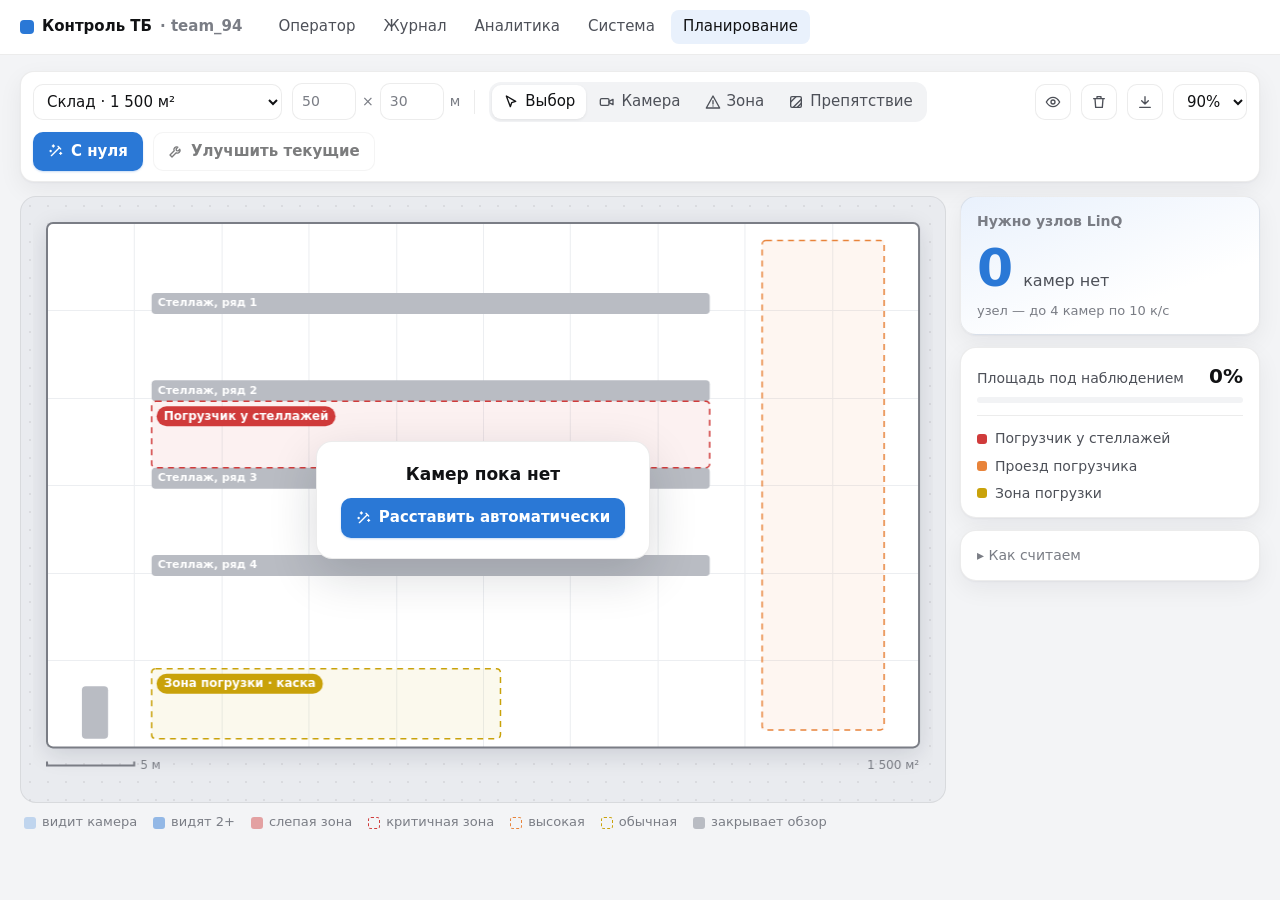
==== commit ff3cd9a4: "Вкладка «Планирование» в журнале, флаг --no-metrics для прогона ролика - journal/web/index.html: ссы" ====
--- a/journal/web/planner.html
+++ b/journal/web/planner.html
@@ -188,7 +188,10 @@
 
 <header class="topbar">
   <div class="brand"><span class="brand-mark" aria-hidden="true"></span>Контроль ТБ <span class="muted">· team_94</span></div>
-  <nav class="tabs"><a href="index.html">Журнал</a><a href="#" class="on">Планирование</a></nav>
+  <nav class="tabs">
+    <a href="index.html#operator">Оператор</a><a href="index.html#journal">Журнал</a><a href="index.html#analytics">Аналитика</a>
+    <a href="index.html#system">Система</a><a href="#" class="on">Планирование</a>
+  </nav>
 </header>
 
 <main>
